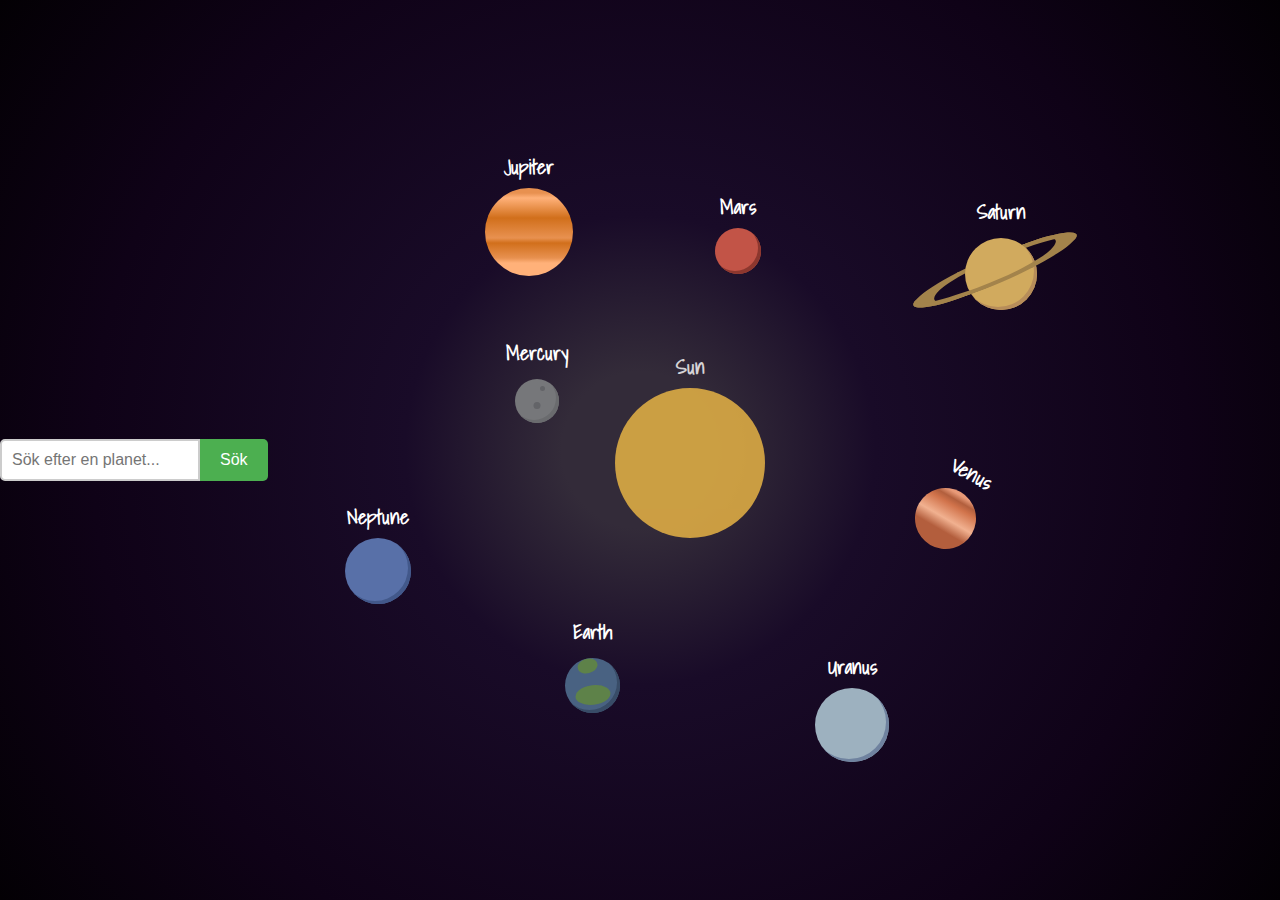
==== index.html @ 8f229df8 "Add files via upload" ====
<!DOCTYPE html>
<html lang="en">
<head>
    <meta charset="UTF-8">
    <meta name="viewport" content="width=device-width, initial-scale=1.0">
    <title>Solsystem</title>
    <link rel="stylesheet" href="style.css">
</head>
<body>
    
    <form id="search-form" class="search-box">
        <input type="text" id="search-input" placeholder="Sök efter en planet..." />
        <button type="submit">Sök</button>
        
    </form>
   
    

    <section class="universe-wrapper">
        <header class="stars-wrapper">
            <!-- Stjärnorna! -->
        </header>


        <article class="planets-wrapper">

            <div class="planet-info" style="display: none;"></div>

        <a href="sun.html">
            <section class="planet sun" data-name="Sun"></section>
            </a>

        <a href="mercury.html">
            <section class="planet mercury">
                <span class="planet-name">Mercury</span>
            </section>
            </a>

        <a href="venus.html">
            <section class="planet venus" data-name="Venus"></section>
            </a>


        <a href="earth.html" class="planet-link">
            <section class="planet earth">
                    <span class="planet-name">Earth</span>
                </section>
        </a>
            

        <a href="mars.html">
            <section class="planet mars" data-name="Mars"></section>
        </a>

        <a href="jupiter.html">
            <section class="planet jupiter" data-name="Jupiter"></section>
        </a>

        <a href="saturn.html">
            <section class="saturn">
                 <span class="planet-name">Saturn</span>
                 </section>
        </a>

        <a href="uranus.html">
        <section class="planet uranus" data-name="Uranus"></section>
    </a>

        <a href="neptune.html">
         <section class="planet neptune" data-name="Neptune"></section>
        </a>
            
        </article>
    </section>
   

    <script src="main.js"></script>
</body>
</html>
---- style.css ----
@import url('https://fonts.googleapis.com/css2?family=Shadows+Into+Light&display=swap');

* {
    margin: 0;
    padding: 0;
    box-sizing: border-box;
}

body {
    display: flex;
    margin: 0;
    padding: 0;
    height: 100vh;
    background: radial-gradient(circle at center, 
    rgb(51, 43, 57) 10%,  /* Mörkare lila-bakgrund nära mitten */
        rgb(25, 11, 40) 30%,  /* Djupt mörklila för att ge känslan av djup */
        rgb(15, 2, 23) 70%,   /* En djupröd-lila som går mot svart */
        rgb(3, 0, 4) 100%);
   align-items: center;
    overflow: hidden;
    font-family: Arial, sans-serif;
}

.planets-wrapper {
    position: relative;
    bottom: 0;
    height: 125px;
    left: 0;
    margin: auto;
    position: absolute;
    right: 0;
    top: 0;
    width: 950px; 
    
}
.planet {
    position: relative;
    text-align: center;
}
.sun {
    background-color: #F2BC46;
    border-radius: 100%;
    height: 150px;
    opacity: 0.8;
    position:absolute;
    width: 150px;
    left: 450px;
}

.mercury {
    background-color: #76777a;
    border-radius: 100%;
    box-shadow: inset -3px -3px #6a6b6e;
    height: 44px; /* 10% större */
    left: 350px;
    bottom: 90px;
    position: absolute;
    width: 44px; /* 10% större */
    
}

.mercury::before {
    background-color:#636468;
    border-radius: 100%;
    content: '';
    height: 7px;
    left: 4px;
    position: absolute;
    top: 23px;
    width: 7px;
    bottom: calc(100% + 5px)
}

.mercury::after {
    background-color:#636468;
    border-radius: 100%;
    content: '';
    height: 5px;
    left: 25px;
    position: absolute;
    top: 7px;
    width: 5px;
}

.venus {
    background: linear-gradient(
        180deg,
        #e89a78 5%,  
        #b25f3d 15%,  
        #d1734b 25%,  
        #f1b190 50%,  
        #b35e3d 70%  
    );
    border-radius: 100%;
    height: 61px; /* 10% större */
    width: 61px; /* 10% större */
    position: absolute;
    left: 750px;
    top: 100px;
    
    transform: rotate(30deg);
}

.earth {
    background-color: #496282;
    border-radius: 100%;
    box-shadow: inset -3px -3px #384c67;
    height: 55px; /* 10% större */
    width: 55px; /* 10% större */
    left: 400px;
    position: absolute;
    top: 270px;
    
}

.earth::after {
    background-color: #5E8249;
    border-radius: 100% 70% 100% 70%;
    content: '';
    height: 20px;
    left: 15px;
    position: absolute;
    top: -2px;
    width: 15px;
    transform: rotate(60deg);
}

.earth::before {
    background-color: #5E8249;
    border-radius: 100% 70% 100% 70%;
    content: '';
    height: 20px;
    left: 15px;
    position: absolute;
    top: 27px;
    width: 35px;
    transform: rotate(-28deg);
    bottom: calc(100% + 5px)
}



.mars {
    background-color: #C25447;
    border-radius: 100%;
    box-shadow: inset -3px -3px #8c372e;
    height: 46px; /* 10% större */
    left: 550px;
    position: absolute;
    top: -160px;
    width: 46px; /* 10% större */
    
}

.jupiter {
    background-color: #E89150;
    border-radius: 100%;
    box-shadow: 0px 0px 0px;
    height: 88px; /* 10% större */
    left: 320px;
    position: absolute;
    top: -200px;
    width: 88px; /* 10% större */
    background: linear-gradient(
        #E89150 5px,
        #FFB179 10px,
        #D16F1B 30px,
        #E89150 50px,
        #D16F1B 55px,
        #E89150 70px,
        #FFB179 75px
    );
}

.saturn {
    background-color: #D1AA5E; 
    border-radius: 50%;
    box-shadow: inset -3px -3px rgb(183, 141, 90); 
    height: 72px; /* 10% större */
    width: 72px; /* 10% större */
    position: absolute;
    left: 800px;
    top: -150px;
    
    
}

.saturn::after {
    content: '';
    background-color: transparent;
    border-radius: 50%;
    border-bottom: 10px solid #A3834B;
    border-left: 10px solid #A3834B;
    border-right: 0;
    border-top: 0;
    height: 60px; /* 10% större */
    width: 60px; /* 10% större */
    position: absolute;
    left: -5px;
    top: -3px;
    transform: rotate(-45deg) skew(65deg);
    z-index: 1; /* Ligger framför planeten */
}

.saturn::before {
    content: '';
    background-color: transparent;
    border-radius: 50%;
    border-top: 10px solid #A3834B;
    border-right: 10px solid #A3834B;
    border-left: 0;
    border-bottom: 0;
    height: 60px; /* 10% större */
    width: 60px; /* 10% större */
    position: absolute;
    left: -5px;
    top: -3px;
    transform: rotate(-45deg) skew(65deg);
    z-index: -1; /* Ligger bakom planeten */
}


.uranus {
    background-color: #9DB1BF;
    border-radius: 100%;
    box-shadow: inset -3px -3px rgba(111, 130, 159, 1);
    height: 74px; /* 10% större */
    left: 650px;
    position: absolute;
    top: 300px;
    width: 74px; /* 10% större */
  
}

.neptune {
    background-color: #5870A8;
    border-radius: 100%;
    box-shadow: inset -3px -3px rgba(66, 88, 138, 1);
    height: 66px; /* 10% större */
    left: 180px;
    position: absolute;
    top: 150px;
    width: 66px; /* 10% större */
   
    
}

.planet::before {
    content: attr(data-name); /* Hämtar planetens namn */
    position: absolute;
    bottom: calc(100% + 5px); /* Placerar texten precis ovanför planeten */
    left: 50%;
    transform: translateX(-50%);
    color: white;
    font-family: "Shadows Into Light";
    font-size: 20px;
    font-weight: bold;
    
    
} 

.planet-name   {
    position: absolute;
    bottom: calc(100% + 10px); /* Placera texten ovanför planeten */
    left: 50%;
    transform: translateX(-50%);
    color: white;
    font-family: "Shadows Into Light";
    font-size: 20px;
    font-weight: bold;
    text-align: center;
    
}


/* Stil för planet-info */
.planet-info {
    background-color: #800080;
    color: white;
    margin: auto;
    padding: 30px;
    border-radius: 10px;
    width: 80%;               /* Anpassa bredden till fönstret */
    max-width: 600px;         /* Maxbredd så att rutan inte blir för bred */
    max-height: 90vh;         /* Begränsa höjden till 80% av fönstrets höjd */
    overflow-y: auto;         /* Gör rutan rullningsbar om texten är för lång */
    text-align: left;
    box-shadow: 0 4px 10px rgba(0, 0, 0, 0.1);
    box-sizing: border-box;
    font-size: 18px;
    line-height: 1.6;

    
}


.planet:hover {
    box-shadow: 0 0 15px rgba(160, 156, 76, 0.5); /* Lägg till en ljus skugga */
    transition: transform 0.3s ease, box-shadow 0.3s ease, filter 0.3s ease; /* Lägg till filter i övergången */
    filter: brightness(1.2); /* Öka ljusstyrkan för en vitare effekt */
}

.saturn:hover {
    box-shadow: 0 0 15px #A3834B;
    transition: transform 0.3s ease, box-shadow 0.3s ease, filter 0.3s ease; 
    z-index: 1;
    filter: brightness(1.2);
   
}


.search-box {
    display: flex;
    justify-content: center;
    margin-top: 20px;
}

#search-input {
    padding: 10px;
    font-size: 16px;
    border: 2px solid #ccc;
    border-radius: 5px 0 0 5px;
    outline: none;
    width: 200px;
}

button {
    padding: 10px 20px;
    font-size: 16px;
    background-color: #4CAF50;
    color: white;
    border: none;
    border-radius: 0 5px 5px 0;
    cursor: pointer;
}

button:hover {
    background-color: #45a049;
}
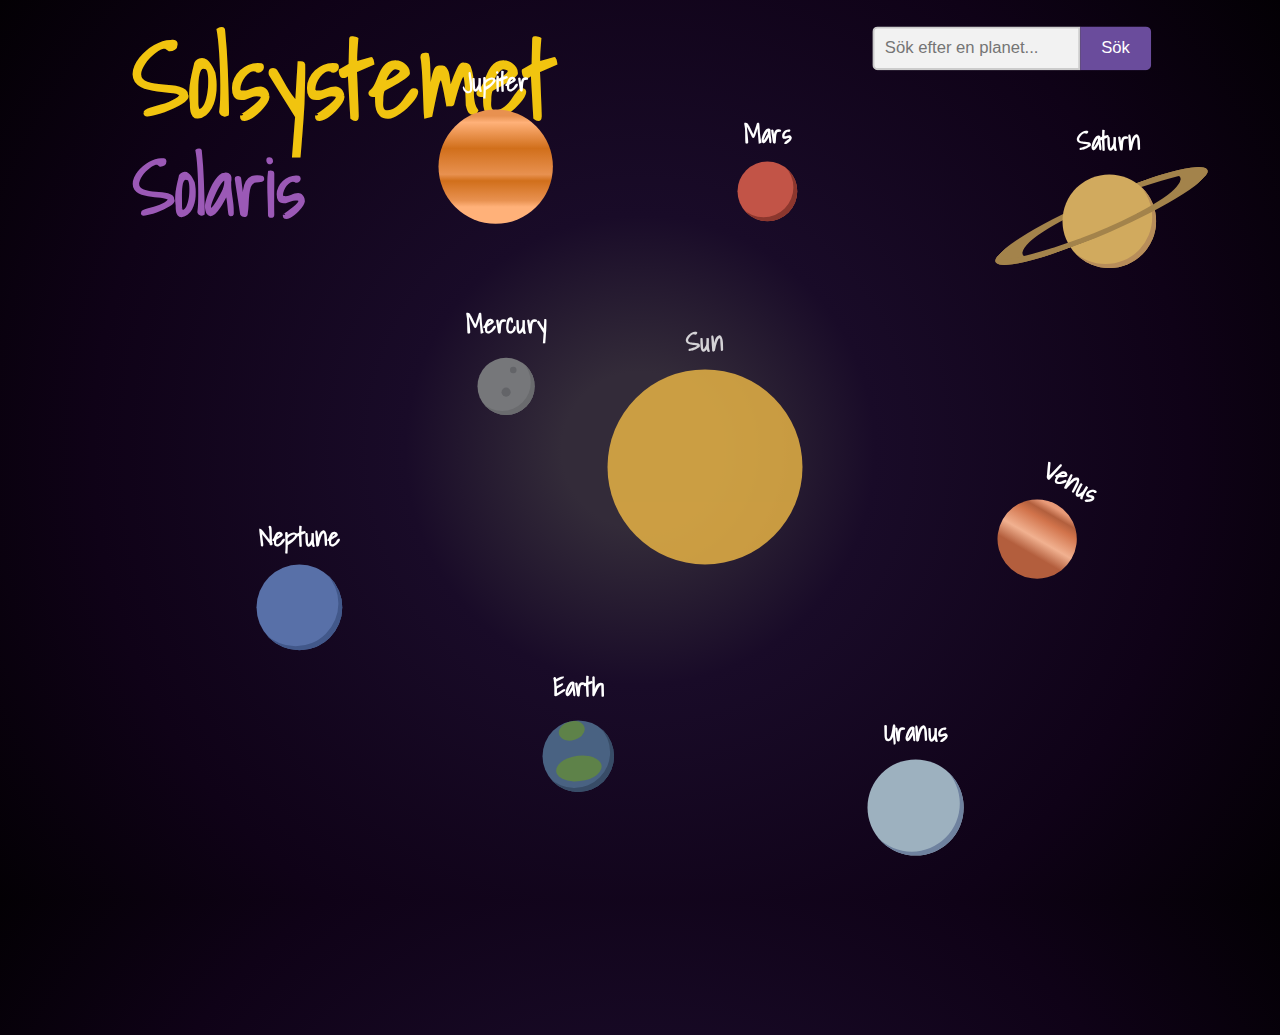
==== commit b02bbb82: "Add files via upload" ====
--- a/index.html
+++ b/index.html
@@ -8,6 +8,9 @@
 </head>
 <body>
     
+    <h1 class="main-title">Solsystemet</h1>
+    <h2 class="sub-title">Solaris</h2>
+
     <form id="search-form" class="search-box">
         <input type="text" id="search-input" placeholder="Sök efter en planet..." />
         <button type="submit">Sök</button>
@@ -17,9 +20,7 @@
     
 
     <section class="universe-wrapper">
-        <header class="stars-wrapper">
-            <!-- Stjärnorna! -->
-        </header>
+      
 
 
         <article class="planets-wrapper">
--- a/style.css
+++ b/style.css
@@ -7,19 +7,22 @@
 }
 
 body {
+    transform: scale(1.3);
     display: flex;
     margin: 0;
     padding: 0;
     height: 100vh;
     background: radial-gradient(circle at center, 
-    rgb(51, 43, 57) 10%,  /* Mörkare lila-bakgrund nära mitten */
-        rgb(25, 11, 40) 30%,  /* Djupt mörklila för att ge känslan av djup */
-        rgb(15, 2, 23) 70%,   /* En djupröd-lila som går mot svart */
+    rgb(51, 43, 57) 10%, 
+        rgb(25, 11, 40) 30%,  
+        rgb(15, 2, 23) 70%,   
         rgb(3, 0, 4) 100%);
    align-items: center;
     overflow: hidden;
     font-family: Arial, sans-serif;
 }
+
+
 
 .planets-wrapper {
     position: relative;
@@ -51,11 +54,11 @@
     background-color: #76777a;
     border-radius: 100%;
     box-shadow: inset -3px -3px #6a6b6e;
-    height: 44px; /* 10% större */
+    height: 44px;
     left: 350px;
     bottom: 90px;
     position: absolute;
-    width: 44px; /* 10% större */
+    width: 44px; 
     
 }
 
@@ -92,8 +95,8 @@
         #b35e3d 70%  
     );
     border-radius: 100%;
-    height: 61px; /* 10% större */
-    width: 61px; /* 10% större */
+    height: 61px; 
+    width: 61px;
     position: absolute;
     left: 750px;
     top: 100px;
@@ -105,8 +108,8 @@
     background-color: #496282;
     border-radius: 100%;
     box-shadow: inset -3px -3px #384c67;
-    height: 55px; /* 10% större */
-    width: 55px; /* 10% större */
+    height: 55px; 
+    width: 55px; 
     left: 400px;
     position: absolute;
     top: 270px;
@@ -144,11 +147,11 @@
     background-color: #C25447;
     border-radius: 100%;
     box-shadow: inset -3px -3px #8c372e;
-    height: 46px; /* 10% större */
+    height: 46px; 
     left: 550px;
     position: absolute;
     top: -160px;
-    width: 46px; /* 10% större */
+    width: 46px; 
     
 }
 
@@ -156,11 +159,11 @@
     background-color: #E89150;
     border-radius: 100%;
     box-shadow: 0px 0px 0px;
-    height: 88px; /* 10% större */
+    height: 88px; 
     left: 320px;
     position: absolute;
     top: -200px;
-    width: 88px; /* 10% större */
+    width: 88px;
     background: linear-gradient(
         #E89150 5px,
         #FFB179 10px,
@@ -176,8 +179,8 @@
     background-color: #D1AA5E; 
     border-radius: 50%;
     box-shadow: inset -3px -3px rgb(183, 141, 90); 
-    height: 72px; /* 10% större */
-    width: 72px; /* 10% större */
+    height: 72px;
+    width: 72px; 
     position: absolute;
     left: 800px;
     top: -150px;
@@ -193,13 +196,13 @@
     border-left: 10px solid #A3834B;
     border-right: 0;
     border-top: 0;
-    height: 60px; /* 10% större */
-    width: 60px; /* 10% större */
+    height: 60px; 
+    width: 60px;
     position: absolute;
     left: -5px;
     top: -3px;
     transform: rotate(-45deg) skew(65deg);
-    z-index: 1; /* Ligger framför planeten */
+    z-index: 1;
 }
 
 .saturn::before {
@@ -210,13 +213,13 @@
     border-right: 10px solid #A3834B;
     border-left: 0;
     border-bottom: 0;
-    height: 60px; /* 10% större */
-    width: 60px; /* 10% större */
+    height: 60px; 
+    width: 60px; 
     position: absolute;
     left: -5px;
     top: -3px;
     transform: rotate(-45deg) skew(65deg);
-    z-index: -1; /* Ligger bakom planeten */
+    z-index: -1;
 }
 
 
@@ -224,11 +227,11 @@
     background-color: #9DB1BF;
     border-radius: 100%;
     box-shadow: inset -3px -3px rgba(111, 130, 159, 1);
-    height: 74px; /* 10% större */
+    height: 74px;
     left: 650px;
     position: absolute;
     top: 300px;
-    width: 74px; /* 10% större */
+    width: 74px; 
   
 }
 
@@ -236,19 +239,19 @@
     background-color: #5870A8;
     border-radius: 100%;
     box-shadow: inset -3px -3px rgba(66, 88, 138, 1);
-    height: 66px; /* 10% större */
+    height: 66px;
     left: 180px;
     position: absolute;
     top: 150px;
-    width: 66px; /* 10% större */
+    width: 66px; 
    
     
 }
 
 .planet::before {
-    content: attr(data-name); /* Hämtar planetens namn */
-    position: absolute;
-    bottom: calc(100% + 5px); /* Placerar texten precis ovanför planeten */
+    content: attr(data-name);
+    position: absolute;
+    bottom: calc(100% + 5px); 
     left: 50%;
     transform: translateX(-50%);
     color: white;
@@ -261,7 +264,7 @@
 
 .planet-name   {
     position: absolute;
-    bottom: calc(100% + 10px); /* Placera texten ovanför planeten */
+    bottom: calc(100% + 10px); 
     left: 50%;
     transform: translateX(-50%);
     color: white;
@@ -280,10 +283,10 @@
     margin: auto;
     padding: 30px;
     border-radius: 10px;
-    width: 80%;               /* Anpassa bredden till fönstret */
-    max-width: 600px;         /* Maxbredd så att rutan inte blir för bred */
-    max-height: 90vh;         /* Begränsa höjden till 80% av fönstrets höjd */
-    overflow-y: auto;         /* Gör rutan rullningsbar om texten är för lång */
+    width: 80%;            
+    max-width: 600px;         
+    max-height: 90vh;         
+    overflow-y: auto;         
     text-align: left;
     box-shadow: 0 4px 10px rgba(0, 0, 0, 0.1);
     box-sizing: border-box;
@@ -295,9 +298,9 @@
 
 
 .planet:hover {
-    box-shadow: 0 0 15px rgba(160, 156, 76, 0.5); /* Lägg till en ljus skugga */
-    transition: transform 0.3s ease, box-shadow 0.3s ease, filter 0.3s ease; /* Lägg till filter i övergången */
-    filter: brightness(1.2); /* Öka ljusstyrkan för en vitare effekt */
+    box-shadow: 0 0 15px rgba(160, 156, 76, 0.5);
+    transition: transform 0.3s ease, box-shadow 0.3s ease, filter 0.3s ease; 
+    filter: brightness(1.2);
 }
 
 .saturn:hover {
@@ -310,9 +313,12 @@
 
 
 .search-box {
+    position: absolute;
+    top: 120px;
+    right: 220px;
     display: flex;
     justify-content: center;
-    margin-top: 20px;
+    transform: scale(0.8);
 }
 
 #search-input {
@@ -322,12 +328,13 @@
     border-radius: 5px 0 0 5px;
     outline: none;
     width: 200px;
+    background-color: #f2f2f2; 
 }
 
 button {
     padding: 10px 20px;
     font-size: 16px;
-    background-color: #4CAF50;
+    background-color: #6a4c9c; 
     color: white;
     border: none;
     border-radius: 0 5px 5px 0;
@@ -335,5 +342,25 @@
 }
 
 button:hover {
-    background-color: #45a049;
-}+    background-color: #7b5a9c; 
+}
+
+.main-title {
+    position: absolute;
+    top: 100px;
+    left: 250px;
+    font-family: "Shadows Into Light";
+    font-size: 80px;
+    color: #f1c40f; 
+    font-weight: bold;
+    margin: 0;
+}
+
+.sub-title {
+    position: absolute;
+    top: 200px; 
+    left: 250px;
+    font-family: "Shadows Into Light";
+    font-size: 60px;
+    color: #9b59b6; 
+}
